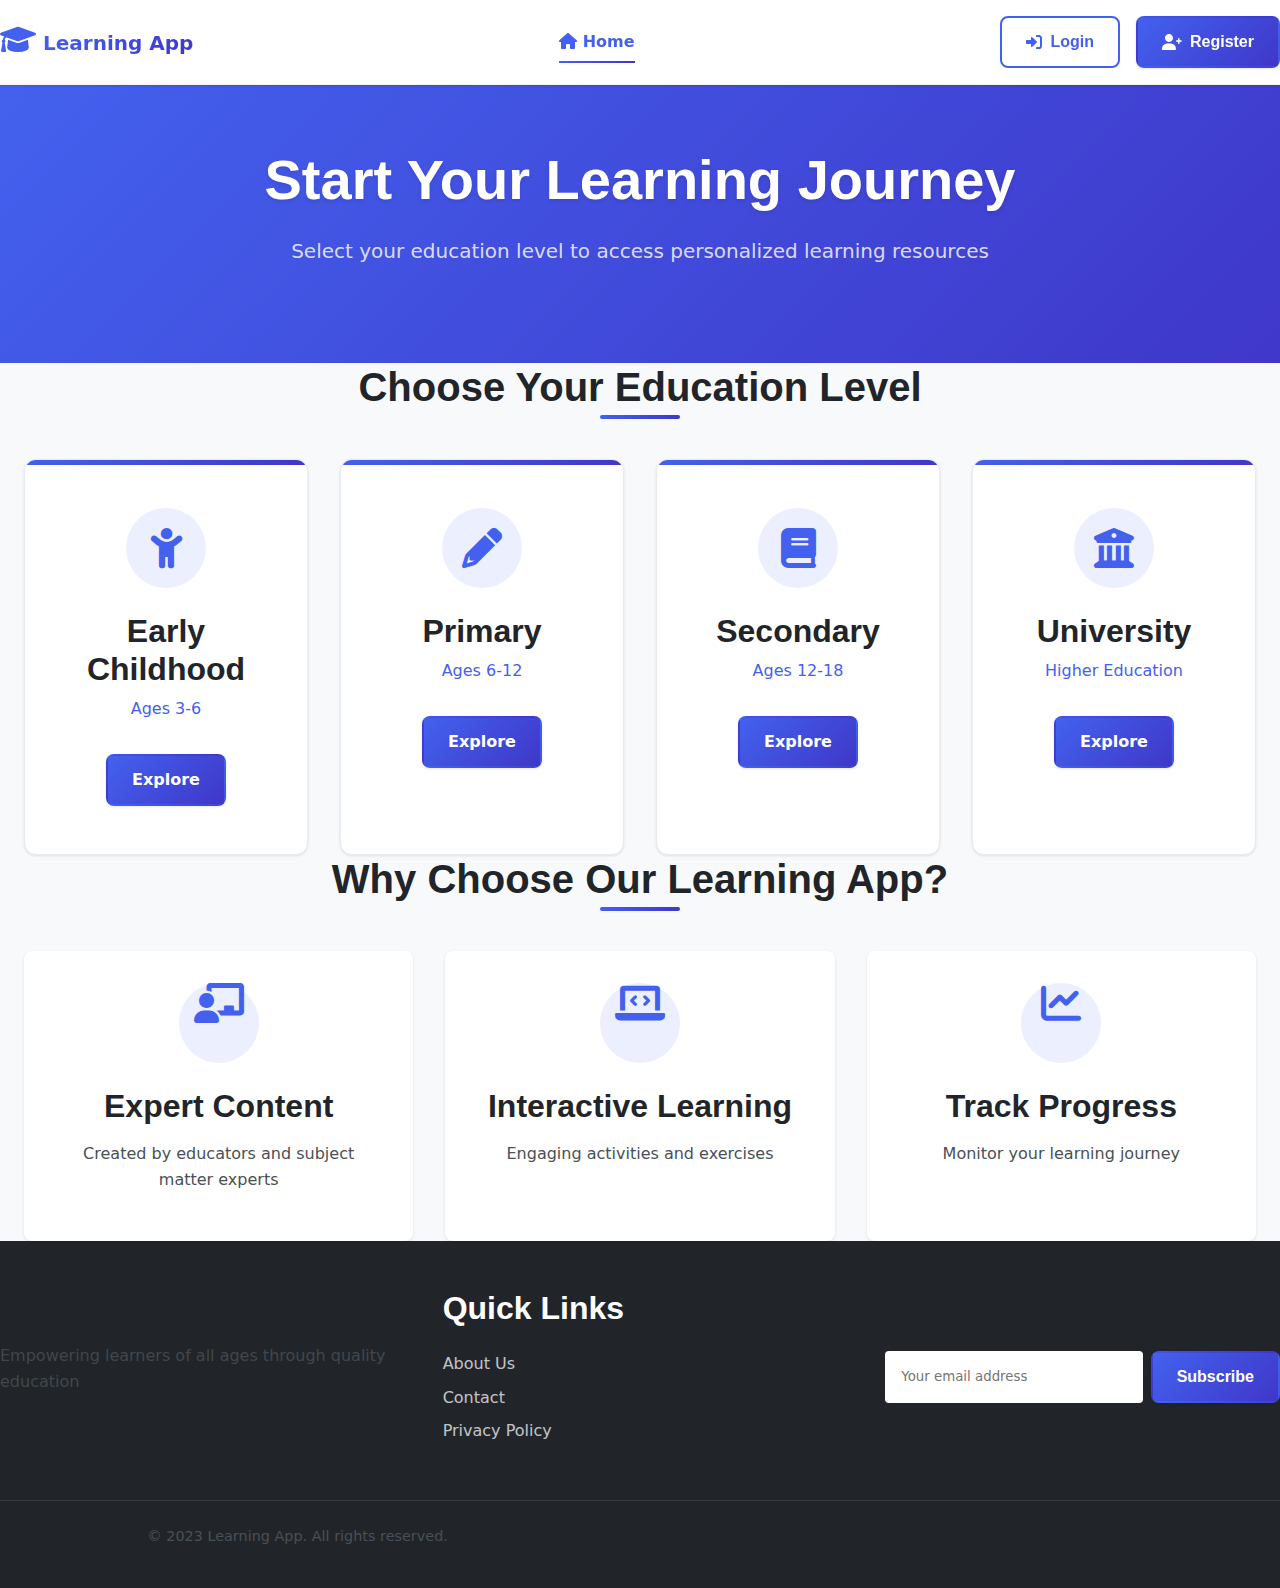
==== index.html @ 5a303c53 "Add files via upload" ====
<!DOCTYPE html>
<html lang="en">
<head>
  <meta charset="UTF-8" />
  <meta name="viewport" content="width=device-width, initial-scale=1.0"/>
  <title>Learning App - Home</title>
  <link rel="stylesheet" href="css/style.css" />
  <link rel="stylesheet" href="https://cdnjs.cloudflare.com/ajax/libs/font-awesome/6.0.0/css/all.min.css">
  <link rel="icon" href="assets/images/favicon.ico" type="image/x-icon">
</head>
<body>
  <!-- Navigation Bar -->
  <nav class="main-nav">
    <div class="nav-container">
      <div class="nav-brand">
        <a href="/learning_app/index.html">
          <i class="fas fa-graduation-cap logo-icon"></i>
          <span class="logo-text">Learning App</span>
        </a>
      </div>
      <div class="nav-links">
        <a href="/learning_app/index.html" class="active"><i class="fas fa-home"></i> Home</a>
      </div>
      <div class="auth-buttons">
        <button id="login-btn" class="btn btn-outline">
          <i class="fas fa-sign-in-alt"></i> Login
        </button>
        <button id="register-btn" class="btn btn-primary">
          <i class="fas fa-user-plus"></i> Register
        </button>
      </div>
    </div>
  </nav>

  <!-- Hero Section -->
  <section class="hero">
    <div class="hero-content">
      <h1>Start Your Learning Journey</h1>
      <p class="hero-subtitle">Select your education level to access personalized learning resources</p>
    </div>
  </section>

  <!-- Main Content -->
  <main class="container">
    <section class="education-levels">
      <h2 class="section-title">Choose Your Education Level</h2>
      <div class="level-grid">
        <a href="/learning_app/levels/early-childhood.html" class="level-card">
          <div class="card-icon">
            <i class="fas fa-child"></i>
          </div>
          <h3>Early Childhood</h3>
          <p>Ages 3-6</p>
          <span class="btn btn-primary">Explore</span>
        </a>

        <a href="/learning_app/levels/primary.html" class="level-card">
          <div class="card-icon">
            <i class="fas fa-pencil-alt"></i>
          </div>
          <h3>Primary</h3>
          <p>Ages 6-12</p>
          <span class="btn btn-primary">Explore</span>
        </a>

        <a href="/learning_app/levels/secondary.html" class="level-card">
          <div class="card-icon">
            <i class="fas fa-book"></i>
          </div>
          <h3>Secondary</h3>
          <p>Ages 12-18</p>
          <span class="btn btn-primary">Explore</span>
        </a>

        <a href="/learning_app/levels/university.html" class="level-card">
          <div class="card-icon">
            <i class="fas fa-university"></i>
          </div>
          <h3>University</h3>
          <p>Higher Education</p>
          <span class="btn btn-primary">Explore</span>
        </a>
      </div>
    </section>

    <section class="features">
      <h2 class="section-title">Why Choose Our Learning App?</h2>
      <div class="features-grid">
        <div class="feature-card">
          <i class="fas fa-chalkboard-teacher feature-icon"></i>
          <h3>Expert Content</h3>
          <p>Created by educators and subject matter experts</p>
        </div>
        <div class="feature-card">
          <i class="fas fa-laptop-code feature-icon"></i>
          <h3>Interactive Learning</h3>
          <p>Engaging activities and exercises</p>
        </div>
        <div class="feature-card">
          <i class="fas fa-chart-line feature-icon"></i>
          <h3>Track Progress</h3>
          <p>Monitor your learning journey</p>
        </div>
      </div>
    </section>
  </main>

  <!-- Footer -->
  <footer class="main-footer">
    <div class="footer-container">
      <div class="footer-about">
        <h3>Learning App</h3>
        <p>Empowering learners of all ages through quality education</p>
      </div>
      <div class="footer-links">
        <h3>Quick Links</h3>
        <ul>
          <li><a href="about.html">About Us</a></li>
          <li><a href="contact.html">Contact</a></li>
          <li><a href="privacy.html">Privacy Policy</a></li>
        </ul>
      </div>
      <div class="footer-newsletter">
        <h3>Stay Updated</h3>
        <form class="newsletter-form">
          <input type="email" placeholder="Your email address">
          <button type="submit" class="btn btn-primary">Subscribe</button>
        </form>
      </div>
    </div>
    <div class="footer-bottom">
      <p>&copy; 2023 Learning App. All rights reserved.</p>
    </div>
  </footer>

  <!-- Auth Modal -->
  <div id="auth-modal" class="modal">
    <div class="modal-content">
      <span class="close-modal">&times;</span>
      <div id="auth-form-container">
        <!-- Form content will be loaded here by auth.js -->
      </div>
    </div>
  </div>

  <script src="../js/auth.js"></script>
  <script>
    // Initialize modal functionality
    document.addEventListener('DOMContentLoaded', function() {
      const modal = document.getElementById('auth-modal');
      const loginBtn = document.getElementById('login-btn');
      const registerBtn = document.getElementById('register-btn');
      const closeBtn = document.querySelector('.close-modal');

      // Open modal for login
      loginBtn.addEventListener('click', function() {
        document.getElementById('auth-form-container').innerHTML = `
          <h2>Login</h2>
          <form id="login-form">
            <div class="form-group">
              <label for="login-email">Email</label>
              <input type="email" id="login-email" required>
            </div>
            <div class="form-group">
              <label for="login-password">Password</label>
              <input type="password" id="login-password" required>
            </div>
            <button type="submit" class="btn btn-primary">Login</button>
          </form>
        `;
        modal.style.display = 'block';
      });

      // Open modal for registration
      registerBtn.addEventListener('click', function() {
        document.getElementById('auth-form-container').innerHTML = `
          <h2>Register</h2>
          <form id="register-form">
            <div class="form-group">
              <label for="register-name">Full Name</label>
              <input type="text" id="register-name" required>
            </div>
            <div class="form-group">
              <label for="register-email">Email</label>
              <input type="email" id="register-email" required>
            </div>
            <div class="form-group">
              <label for="register-password">Password</label>
              <input type="password" id="register-password" required>
            </div>
            <button type="submit" class="btn btn-primary">Register</button>
          </form>
        `;
        modal.style.display = 'block';
      });

      // Close modal
      closeBtn.addEventListener('click', function() {
        modal.style.display = 'none';
      });

      // Close when clicking outside modal
      window.addEventListener('click', function(event) {
        if (event.target === modal) {
          modal.style.display = 'none';
        }
      });
    });
  </script>
</body>
</html>
---- css/style.css ----
/* ====== ULTIMATE LEARNING APP STYLES ====== */
:root {
  /* Enhanced Color Palette */
  --primary-color: #4361ee;
  --primary-light: #4895ef;
  --primary-dark: #3f37c9;
  --secondary-color: #7209b7;
  --accent-color: #f72585;
  --success-color: #4cc9f0;
  --warning-color: #f8961e;
  --light-color: #f8f9fa;
  --light-gray: #e9ecef;
  --medium-gray: #adb5bd;
  --dark-gray: #495057;
  --dark-color: #212529;
  --white: #ffffff;
  --black: #000000;

  /* Gradients */
  --gradient-primary: linear-gradient(135deg, var(--primary-color), var(--primary-dark));
  --gradient-accent: linear-gradient(135deg, var(--accent-color), var(--secondary-color));

  /* Typography */
  --font-main: 'Inter', 'Segoe UI', system-ui, sans-serif;
  --font-heading: 'Poppins', 'Montserrat', sans-serif;
  --font-code: 'Fira Code', monospace;
  
  /* Spacing System */
  --space-xxs: 0.25rem;
  --space-xs: 0.5rem;
  --space-sm: 1rem;
  --space-md: 1.5rem;
  --space-lg: 2rem;
  --space-xl: 3rem;
  --space-xxl: 4rem;
  
  /* Border Radius */
  --radius-sm: 4px;
  --radius-md: 8px;
  --radius-lg: 12px;
  --radius-xl: 16px;
  --radius-round: 50%;
  
  /* Shadows */
  --shadow-xs: 0 1px 2px rgba(0,0,0,0.05);
  --shadow-sm: 0 1px 3px rgba(0,0,0,0.1);
  --shadow-md: 0 4px 6px rgba(0,0,0,0.1);
  --shadow-lg: 0 10px 15px rgba(0,0,0,0.1);
  --shadow-xl: 0 20px 25px rgba(0,0,0,0.1);
  --shadow-inner: inset 0 2px 4px rgba(0,0,0,0.05);
  
  /* Transitions */
  --transition-fast: 0.15s ease-in-out;
  --transition-normal: 0.3s ease-in-out;
  --transition-slow: 0.5s ease-in-out;
  
  /* Z-index */
  --z-below: -1;
  --z-base: 1;
  --z-dropdown: 100;
  --z-sticky: 200;
  --z-modal: 1000;
  --z-toast: 1100;
}

/* ====== BASE STYLES ====== */
*,
*::before,
*::after {
  box-sizing: border-box;
  margin: 0;
  padding: 0;
}

html {
  scroll-behavior: smooth;
  font-size: 16px;
}

body {
  font-family: var(--font-main);
  line-height: 1.6;
  color: var(--dark-color);
  background-color: var(--light-color);
  -webkit-font-smoothing: antialiased;
  -moz-osx-font-smoothing: grayscale;
}

/* ====== TYPOGRAPHY ENHANCEMENTS ====== */
h1, h2, h3, h4, h5, h6 {
  font-family: var(--font-heading);
  font-weight: 700;
  line-height: 1.2;
  margin-bottom: var(--space-sm);
  color: var(--dark-color);
}

h1 { 
  font-size: clamp(2rem, 5vw, 3.5rem);
  line-height: 1.1;
}

h2 {
  font-size: clamp(1.75rem, 4vw, 2.5rem);
}

h3 {
  font-size: clamp(1.5rem, 3vw, 2rem);
}

p {
  margin-bottom: var(--space-sm);
  color: var(--dark-gray);
  max-width: 65ch;
}

a {
  color: var(--primary-color);
  text-decoration: none;
  transition: var(--transition-fast);
}

a:hover {
  color: var(--primary-dark);
}

/* ====== LAYOUT COMPONENTS ====== */
.container {
  width: 100%;
  max-width: 1280px;
  margin: 0 auto;
  padding: 0 var(--space-md);
}

.section {
  padding: var(--space-xl) 0;
}

.section-title {
  text-align: center;
  margin-bottom: var(--space-lg);
  position: relative;
}

.section-title::after {
  content: '';
  position: absolute;
  bottom: -8px;
  left: 50%;
  transform: translateX(-50%);
  width: 80px;
  height: 4px;
  background: var(--gradient-primary);
  border-radius: 2px;
}

/* ====== BUTTON SUPERCHARGED ====== */
.btn {
  display: inline-flex;
  align-items: center;
  justify-content: center;
  gap: var(--space-xs);
  padding: var(--space-sm) var(--space-md);
  border-radius: var(--radius-md);
  font-weight: 600;
  text-align: center;
  cursor: pointer;
  transition: var(--transition-normal);
  border: 2px solid transparent;
  font-size: 1rem;
  line-height: 1;
}

.btn-primary {
  background: var(--gradient-primary);
  color: var(--white);
  box-shadow: var(--shadow-sm);
}

.btn-primary:hover {
  transform: translateY(-2px);
  box-shadow: var(--shadow-md);
}

.btn-primary:active {
  transform: translateY(0);
  box-shadow: var(--shadow-sm);
}

.btn-outline {
  background: transparent;
  border-color: var(--primary-color);
  color: var(--primary-color);
}

.btn-outline:hover {
  background: var(--primary-color);
  color: var(--white);
}

.btn-icon {
  width: 2.5rem;
  height: 2.5rem;
  padding: 0;
  border-radius: var(--radius-round);
}

/* ====== NAVIGATION 2.0 ====== */
.main-nav {
  position: sticky;
  top: 0;
  z-index: var(--z-sticky);
  background-color: rgba(255,255,255,0.98);
  backdrop-filter: blur(8px);
  box-shadow: var(--shadow-sm);
  border-bottom: 1px solid rgba(0,0,0,0.05);
}

.nav-container {
  display: flex;
  justify-content: space-between;
  align-items: center;
  padding: var(--space-sm) 0;
}

.nav-brand {
  display: flex;
  align-items: center;
  gap: var(--space-sm);
  font-weight: 700;
  font-size: 1.25rem;
}

.logo-icon {
  font-size: 1.8rem;
  color: var(--primary-color);
}

.logo-text {
  background: var(--gradient-primary);
  -webkit-background-clip: text;
  background-clip: text;
  color: transparent;
}

.nav-links {
  display: flex;
  gap: var(--space-md);
}

.nav-links a {
  position: relative;
  padding: var(--space-xs) 0;
  font-weight: 500;
  color: var(--dark-gray);
}

.nav-links a::after {
  content: '';
  position: absolute;
  bottom: 0;
  left: 0;
  width: 0;
  height: 2px;
  background: var(--gradient-primary);
  transition: var(--transition-normal);
}

.nav-links a:hover::after,
.nav-links a.active::after {
  width: 100%;
}

.nav-links a.active {
  color: var(--primary-color);
  font-weight: 600;
}

.auth-buttons {
  display: flex;
  gap: var(--space-sm);
}

/* ====== HERO SECTION ENHANCED ====== */
.hero {
  position: relative;
  overflow: hidden;
  padding: var(--space-xxl) 0;
  color: var(--white);
  text-align: center;
}

.hero::before {
  content: '';
  position: absolute;
  top: 0;
  left: 0;
  width: 100%;
  height: 100%;
  background: var(--gradient-primary);
  z-index: -1;
}

.hero-content {
  max-width: 800px;
  margin: 0 auto;
  position: relative;
  z-index: 1;
}

.hero h1 {
  color: var(--white);
  margin-bottom: var(--space-md);
  text-shadow: 0 2px 4px rgba(0,0,0,0.1);
}

.hero-subtitle {
  font-size: 1.25rem;
  opacity: 0.9;
  margin-bottom: var(--space-lg);
  color: rgba(255,255,255,0.9);
}

/* ====== EDUCATION LEVEL CARDS ====== */
.level-grid {
  display: grid;
  grid-template-columns: repeat(auto-fit, minmax(280px, 1fr));
  gap: var(--space-lg);
  margin-top: var(--space-xl);
}

.level-card {
  background: var(--white);
  border-radius: var(--radius-lg);
  padding: var(--space-xl) var(--space-lg);
  text-align: center;
  box-shadow: var(--shadow-sm);
  transition: var(--transition-normal);
  border: 1px solid var(--light-gray);
  position: relative;
  overflow: hidden;
}

.level-card::before {
  content: '';
  position: absolute;
  top: 0;
  left: 0;
  width: 100%;
  height: 5px;
  background: var(--gradient-primary);
}

.level-card:hover {
  transform: translateY(-8px);
  box-shadow: var(--shadow-lg);
}

.card-icon {
  width: 80px;
  height: 80px;
  margin: 0 auto var(--space-md);
  display: flex;
  align-items: center;
  justify-content: center;
  background: rgba(67, 97, 238, 0.1);
  border-radius: var(--radius-round);
  font-size: 2.5rem;
  color: var(--primary-color);
}

.level-card h3 {
  margin-bottom: var(--space-xs);
}

.level-card p {
  margin-bottom: var(--space-lg);
  color: var(--gray-color);
}

/* ====== FEATURES SECTION ====== */
.features-grid {
  display: grid;
  grid-template-columns: repeat(auto-fit, minmax(300px, 1fr));
  gap: var(--space-lg);
  margin-top: var(--space-xl);
}

.feature-card {
  padding: var(--space-lg);
  border-radius: var(--radius-md);
  background: var(--white);
  box-shadow: var(--shadow-sm);
  transition: var(--transition-normal);
  text-align: center;
}

.feature-card:hover {
  transform: translateY(-5px);
  box-shadow: var(--shadow-md);
}

.feature-icon {
  font-size: 2.5rem;
  margin-bottom: var(--space-md);
  color: var(--primary-color);
  background: rgba(67, 97, 238, 0.1);
  width: 80px;
  height: 80px;
  display: inline-flex;
  align-items: center;
  justify-content: center;
  border-radius: var(--radius-round);
}

.feature-card h3 {
  margin-bottom: var(--space-sm);
}

/* ====== FOOTER ENHANCED ====== */
.main-footer {
  background: var(--dark-color);
  color: var(--light-gray);
  padding-top: var(--space-xl);
}

.footer-container {
  display: grid;
  grid-template-columns: repeat(auto-fit, minmax(250px, 1fr));
  gap: var(--space-xl);
  margin-bottom: var(--space-xl);
}

.footer-brand {
  display: flex;
  flex-direction: column;
  gap: var(--space-sm);
}

.footer-logo {
  display: flex;
  align-items: center;
  gap: var(--space-sm);
  font-weight: 700;
  font-size: 1.25rem;
  color: var(--white);
}

.footer-about {
  opacity: 0.8;
}

.footer-links h3 {
  color: var(--white);
  margin-bottom: var(--space-md);
}

.footer-links ul {
  list-style: none;
}

.footer-links li {
  margin-bottom: var(--space-xs);
}

.footer-links a {
  color: var(--light-gray);
  opacity: 0.8;
  transition: var(--transition-fast);
}

.footer-links a:hover {
  opacity: 1;
  color: var(--white);
  padding-left: var(--space-xs);
}

.newsletter-form {
  display: flex;
  gap: var(--space-xs);
  margin-top: var(--space-md);
}

.newsletter-form input {
  flex: 1;
  padding: var(--space-sm);
  border: none;
  border-radius: var(--radius-sm);
  font-family: var(--font-main);
}

.footer-bottom {
  text-align: center;
  padding: var(--space-md) 0;
  border-top: 1px solid rgba(255,255,255,0.1);
  color: var(--medium-gray);
  font-size: 0.9rem;
}

/* ====== MODAL DIALOG ====== */
.modal {
  position: fixed;
  top: 0;
  left: 0;
  width: 100%;
  height: 100%;
  background: rgba(0,0,0,0.5);
  backdrop-filter: blur(4px);
  display: flex;
  justify-content: center;
  align-items: center;
  z-index: var(--z-modal);
  opacity: 0;
  visibility: hidden;
  transition: var(--transition-normal);
}

.modal.active {
  opacity: 1;
  visibility: visible;
}

.modal-content {
  background: var(--white);
  border-radius: var(--radius-lg);
  width: 100%;
  max-width: 500px;
  padding: var(--space-xl);
  box-shadow: var(--shadow-xl);
  transform: translateY(20px);
  transition: var(--transition-normal);
  position: relative;
}

.modal.active .modal-content {
  transform: translateY(0);
}

.close-modal {
  position: absolute;
  top: var(--space-md);
  right: var(--space-md);
  font-size: 1.5rem;
  cursor: pointer;
  color: var(--medium-gray);
  transition: var(--transition-fast);
}

.close-modal:hover {
  color: var(--dark-color);
  transform: rotate(90deg);
}

/* ====== FORM STYLES ====== */
.form-group {
  margin-bottom: var(--space-md);
}

.form-group label {
  display: block;
  margin-bottom: var(--space-xs);
  font-weight: 500;
  color: var(--dark-color);
}

.form-control {
  width: 100%;
  padding: var(--space-sm);
  border: 1px solid var(--light-gray);
  border-radius: var(--radius-sm);
  font-family: var(--font-main);
  transition: var(--transition-fast);
}

.form-control:focus {
  outline: none;
  border-color: var(--primary-color);
  box-shadow: 0 0 0 3px rgba(67, 97, 238, 0.2);
}

/* ====== ANIMATIONS ====== */
@keyframes fadeIn {
  from { opacity: 0; }
  to { opacity: 1; }
}

@keyframes slideUp {
  from { 
    opacity: 0;
    transform: translateY(20px);
  }
  to { 
    opacity: 1;
    transform: translateY(0);
  }
}

/* ====== UTILITY CLASSES ====== */
.text-center { text-align: center; }
.text-left { text-align: left; }
.text-right { text-align: right; }

.flex {
  display: flex;
  gap: var(--space-sm);
}

.flex-center {
  display: flex;
  align-items: center;
  justify-content: center;
  gap: var(--space-sm);
}

.grid {
  display: grid;
  gap: var(--space-sm);
}

.mt-1 { margin-top: var(--space-xs); }
.mt-2 { margin-top: var(--space-sm); }
.mt-3 { margin-top: var(--space-md); }
.mt-4 { margin-top: var(--space-lg); }
.mt-5 { margin-top: var(--space-xl); }

.mb-1 { margin-bottom: var(--space-xs); }
.mb-2 { margin-bottom: var(--space-sm); }
.mb-3 { margin-bottom: var(--space-md); }
.mb-4 { margin-bottom: var(--space-lg); }
.mb-5 { margin-bottom: var(--space-xl); }

/* ====== RESPONSIVE DESIGN ====== */
@media (max-width: 1024px) {
  .section {
    padding: var(--space-lg) 0;
  }
  
  .hero {
    padding: var(--space-xl) 0;
  }
}

@media (max-width: 768px) {
  .nav-container {
    flex-direction: column;
    gap: var(--space-md);
    padding: var(--space-md);
  }
  
  .nav-links {
    margin: var(--space-sm) 0;
  }
  
  .auth-buttons {
    width: 100%;
    justify-content: center;
  }
  
  .level-grid {
    grid-template-columns: 1fr;
  }
  
  .modal-content {
    padding: var(--space-lg);
  }
}

@media (max-width: 480px) {
  :root {
    --space-md: 1rem;
    --space-lg: 1.5rem;
  }
  
  .btn {
    width: 100%;
  }
  
  .newsletter-form {
    flex-direction: column;
  }
  
  .footer-container {
    grid-template-columns: 1fr;
    gap: var(--space-lg);
  }
}

/* ====== EARLY CHILDHOOD SPECIFIC STYLES ====== */
.hero-early-childhood {
  background: linear-gradient(135deg, #4cc9f0, #4361ee);
}

.subject-grid {
  display: grid;
  grid-template-columns: repeat(auto-fit, minmax(300px, 1fr));
  gap: var(--space-lg);
  margin-top: var(--space-xl);
}

.subject-card {
  background: var(--white);
  border-radius: var(--radius-lg);
  padding: var(--space-xl) var(--space-lg);
  text-align: center;
  box-shadow: var(--shadow-sm);
  transition: var(--transition-normal);
  border: 1px solid var(--light-gray);
  position: relative;
  overflow: hidden;
}

.subject-card::before {
  content: '';
  position: absolute;
  top: 0;
  left: 0;
  width: 100%;
  height: 5px;
  background: var(--gradient-primary);
}

.subject-card:hover {
  transform: translateY(-8px);
  box-shadow: var(--shadow-lg);
}

.subject-card .card-icon {
  width: 80px;
  height: 80px;
  margin: 0 auto var(--space-md);
  display: flex;
  align-items: center;
  justify-content: center;
  background: rgba(67, 97, 238, 0.1);
  border-radius: var(--radius-round);
  font-size: 2rem;
  color: var(--primary-color);
}

.age-group-info {
  margin: var(--space-xl) 0;
  padding: var(--space-xl) 0;
  border-top: 1px solid var(--light-gray);
  border-bottom: 1px solid var(--light-gray);
}

.info-content {
  display: grid;
  grid-template-columns: 1fr 1fr;
  gap: var(--space-xl);
  align-items: center;
}

.info-text {
  display: flex;
  flex-direction: column;
  gap: var(--space-md);
}

.benefits-list {
  list-style: none;
  margin: var(--space-md) 0;
}

.benefits-list li {
  margin-bottom: var(--space-sm);
  display: flex;
  align-items: center;
  gap: var(--space-xs);
}

.benefits-list i {
  color: var(--success-color);
}

.info-image img {
  width: 100%;
  height: auto;
  border-radius: var(--radius-md);
  box-shadow: var(--shadow-md);
}

.testimonials {
  margin: var(--space-xl) 0;
}

.testimonial-grid {
  display: grid;
  grid-template-columns: repeat(auto-fit, minmax(300px, 1fr));
  gap: var(--space-lg);
  margin-top: var(--space-lg);
}

.testimonial-card {
  background: var(--white);
  border-radius: var(--radius-md);
  padding: var(--space-lg);
  box-shadow: var(--shadow-sm);
}

.testimonial-content {
  position: relative;
  margin-bottom: var(--space-md);
}

.quote-icon {
  position: absolute;
  top: -10px;
  left: -10px;
  font-size: 2rem;
  color: var(--light-gray);
  opacity: 0.5;
}

.testimonial-author {
  display: flex;
  align-items: center;
  gap: var(--space-sm);
}

.testimonial-author img {
  width: 50px;
  height: 50px;
  border-radius: 50%;
  object-fit: cover;
}

.testimonial-author h4 {
  margin-bottom: 0;
  font-size: 1rem;
}

.testimonial-author p {
  font-size: 0.8rem;
  color: var(--gray-color);
  margin: 0;
}

/* ====== MATH PAGE SPECIFIC STYLES ====== */
.hero-math {
  background: linear-gradient(135deg, #4361ee, #4cc9f0);
}

.math-content {
  margin-top: var(--space-xl);
}

.content-header {
  display: flex;
  justify-content: space-between;
  align-items: center;
  margin-bottom: var(--space-lg);
  flex-wrap: wrap;
  gap: var(--space-md);
}

.content-tabs {
  display: flex;
  gap: var(--space-xs);
  background: var(--light-gray);
  padding: var(--space-xs);
  border-radius: var(--radius-md);
}

.tab-btn {
  padding: var(--space-sm) var(--space-md);
  border: none;
  background: transparent;
  cursor: pointer;
  font-weight: 600;
  color: var(--dark-gray);
  border-radius: var(--radius-sm);
  transition: var(--transition-fast);
}

.tab-btn.active {
  background: var(--white);
  color: var(--primary-color);
  box-shadow: var(--shadow-xs);
}

.tab-content {
  display: none;
}

.tab-content.active {
  display: block;
}

/* Lessons Grid */
.lessons-grid {
  display: grid;
  grid-template-columns: repeat(auto-fit, minmax(350px, 1fr));
  gap: var(--space-lg);
}

.lesson-card {
  display: flex;
  background: var(--white);
  border-radius: var(--radius-lg);
  overflow: hidden;
  box-shadow: var(--shadow-sm);
  transition: var(--transition-normal);
}

.lesson-card:hover {
  transform: translateY(-5px);
  box-shadow: var(--shadow-md);
}

.lesson-preview {
  position: relative;
  flex: 0 0 150px;
}

.lesson-preview img {
  width: 100%;
  height: 100%;
  object-fit: cover;
}

.difficulty-badge {
  position: absolute;
  top: var(--space-sm);
  left: var(--space-sm);
  padding: var(--space-xxs) var(--space-sm);
  border-radius: var(--radius-sm);
  font-size: 0.8rem;
  font-weight: 600;
  color: var(--white);
}

.difficulty-badge.easy {
  background: var(--success-color);
}

.difficulty-badge.medium {
  background: var(--warning-color);
}

.lesson-info {
  flex: 1;
  padding: var(--space-md);
  display: flex;
  flex-direction: column;
}

.lesson-meta {
  display: flex;
  gap: var(--space-md);
  margin: var(--space-sm) 0;
  font-size: 0.9rem;
  color: var(--gray-color);
}

.lesson-meta i {
  margin-right: var(--space-xxs);
}

/* Exercises Grid */
.exercises-grid {
  display: grid;
  grid-template-columns: repeat(auto-fit, minmax(250px, 1fr));
  gap: var(--space-lg);
}

.exercise-card {
  background: var(--white);
  border-radius: var(--radius-lg);
  padding: var(--space-lg);
  text-align: center;
  box-shadow: var(--shadow-sm);
  transition: var(--transition-normal);
}

.exercise-card:hover {
  transform: translateY(-5px);
  box-shadow: var(--shadow-md);
}

.exercise-icon {
  width: 60px;
  height: 60px;
  margin: 0 auto var(--space-md);
  display: flex;
  align-items: center;
  justify-content: center;
  background: rgba(67, 97, 238, 0.1);
  border-radius: var(--radius-round);
  font-size: 1.5rem;
  color: var(--primary-color);
}

/* Discussion Styles */
.discussion-controls {
  display: flex;
  justify-content: space-between;
  align-items: center;
  margin-bottom: var(--space-lg);
  flex-wrap: wrap;
  gap: var(--space-md);
}

.search-filter {
  display: flex;
  gap: var(--space-md);
  align-items: center;
  flex-wrap: wrap;
}

.search-box {
  position: relative;
  flex: 1;
  min-width: 250px;
}

.search-box i {
  position: absolute;
  left: var(--space-sm);
  top: 50%;
  transform: translateY(-50%);
  color: var(--gray-color);
}

.search-box input {
  width: 100%;
  padding: var(--space-sm) var(--space-sm) var(--space-sm) var(--space-xl);
  border: 1px solid var(--light-gray);
  border-radius: var(--radius-md);
}

.discussion-card {
  background: var(--white);
  border-radius: var(--radius-md);
  padding: var(--space-md);
  margin-bottom: var(--space-md);
  box-shadow: var(--shadow-sm);
}

.discussion-header {
  display: flex;
  gap: var(--space-sm);
  margin-bottom: var(--space-sm);
}

.user-avatar {
  width: 40px;
  height: 40px;
  border-radius: 50%;
  overflow: hidden;
}

.user-avatar img {
  width: 100%;
  height: 100%;
  object-fit: cover;
}

.discussion-meta h3 {
  margin-bottom: var(--space-xxs);
  font-size: 1.1rem;
}

.discussion-meta p {
  font-size: 0.9rem;
  color: var(--gray-color);
  margin: 0;
}

.discussion-content {
  margin-bottom: var(--space-sm);
}

.discussion-footer {
  display: flex;
  justify-content: space-between;
  align-items: center;
}

.discussion-actions {
  display: flex;
  gap: var(--space-md);
}

.action-btn {
  background: none;
  border: none;
  color: var(--gray-color);
  cursor: pointer;
  display: flex;
  align-items: center;
  gap: var(--space-xxs);
  font-size: 0.9rem;
}

.action-btn:hover {
  color: var(--primary-color);
}

.btn-sm {
  padding: var(--space-xs) var(--space-sm);
  font-size: 0.9rem;
}

.loading-indicator,
.no-discussions {
  text-align: center;
  padding: var(--space-xl);
  color: var(--gray-color);
}

.loading-indicator i,
.no-discussions i {
  font-size: 2rem;
  margin-bottom: var(--space-sm);
  display: block;
}

/* Responsive Adjustments */
@media (max-width: 768px) {
  .lesson-card {
    flex-direction: column;
  }
  
  .lesson-preview {
    flex: 0 0 200px;
  }
  
  .content-header {
    flex-direction: column;
    align-items: flex-start;
  }
  
  .content-tabs {
    width: 100%;
  }
  
  .discussion-controls {
    flex-direction: column;
    align-items: flex-start;
  }
  
  .search-filter {
    width: 100%;
  }
  
  .search-box {
    min-width: 100%;
  }
}/* ====== ENHANCED MATH PAGE STYLES ====== */

/* Form Styles */
.lesson-form-container,
.exercise-form-container {
  background: var(--white);
  border-radius: var(--radius-lg);
  padding: var(--space-lg);
  margin-bottom: var(--space-lg);
  box-shadow: var(--shadow-sm);
}

.file-upload-container {
  margin-top: var(--space-xs);
}

.file-upload-label {
  display: inline-block;
  padding: var(--space-sm) var(--space-md);
  background: var(--light-gray);
  border-radius: var(--radius-md);
  cursor: pointer;
  transition: var(--transition-fast);
}

.file-upload-label:hover {
  background: var(--medium-gray);
  color: var(--white);
}

.file-input {
  width: 0.1px;
  height: 0.1px;
  opacity: 0;
  overflow: hidden;
  position: absolute;
  z-index: -1;
}

.file-preview {
  margin-top: var(--space-sm);
}

.file-list {
  display: flex;
  flex-direction: column;
  gap: var(--space-xs);
}

.file-item {
  display: flex;
  align-items: center;
  gap: var(--space-sm);
  padding: var(--space-xs) var(--space-sm);
  background: var(--light-gray);
  border-radius: var(--radius-sm);
}

.file-item i {
  color: var(--primary-color);
}

.file-name {
  flex: 1;
}

.file-size {
  color: var(--medium-gray);
  font-size: 0.8rem;
}

.form-actions {
  display: flex;
  justify-content: flex-end;
  gap: var(--space-sm);
  margin-top: var(--space-md);
}

/* Resource Styles */
.lesson-resources,
.exercise-resources,
.discussion-attachments {
  margin: var(--space-md) 0;
}

.resource-list {
  display: flex;
  flex-direction: column;
  gap: var(--space-xs);
  margin-top: var(--space-xs);
}

.resource-item {
  display: flex;
  align-items: center;
  gap: var(--space-sm);
  padding: var(--space-xs) var(--space-sm);
  background: var(--light-gray);
  border-radius: var(--radius-sm);
  transition: var(--transition-fast);
}

.resource-item:hover {
  background: var(--medium-gray);
  color: var(--white);
}

.resource-item i {
  width: 20px;
  text-align: center;
}

/* Video Modal */
.video-modal-content {
  max-width: 800px;
  width: 90%;
  padding: var(--space-md);
}

.video-container {
  position: relative;
  padding-bottom: 56.25%; /* 16:9 aspect ratio */
  height: 0;
  overflow: hidden;
}

.video-container video {
  position: absolute;
  top: 0;
  left: 0;
  width: 100%;
  height: 100%;
  border-radius: var(--radius-md);
}

/* Notification */
.notification {
  position: fixed;
  bottom: var(--space-lg);
  right: var(--space-lg);
  padding: var(--space-md) var(--space-lg);
  background: var(--success-color);
  color: var(--white);
  border-radius: var(--radius-md);
  box-shadow: var(--shadow-lg);
  display: flex;
  align-items: center;
  gap: var(--space-sm);
  transform: translateY(100px);
  opacity: 0;
  transition: var(--transition-normal);
  z-index: var(--z-toast);
}

.notification.show {
  transform: translateY(0);
  opacity: 1;
}

.notification i {
  font-size: 1.2rem;
}

.close-notification {
  background: none;
  border: none;
  color: var(--white);
  font-size: 1.2rem;
  cursor: pointer;
  margin-left: var(--space-sm);
}

/* Comments Section */
.comments-section {
  margin-top: var(--space-md);
  padding-top: var(--space-md);
  border-top: 1px solid var(--light-gray);
}

.comment-form {
  margin-bottom: var(--space-lg);
}

.comment-list {
  display: flex;
  flex-direction: column;
  gap: var(--space-md);
}

.comment {
  background: var(--light-gray);
  border-radius: var(--radius-md);
  padding: var(--space-md);
}

.comment-header {
  display: flex;
  align-items: center;
  gap: var(--space-sm);
  margin-bottom: var(--space-xs);
}

.comment-avatar {
  width: 30px;
  height: 30px;
  border-radius: 50%;
  object-fit: cover;
}

.comment-author {
  font-weight: 600;
}

.comment-time {
  color: var(--medium-gray);
  font-size: 0.8rem;
}

.comment-body {
  margin-bottom: var(--space-xs);
}

.comment-actions {
  display: flex;
  gap: var(--space-md);
}

.comment-actions button {
  background: none;
  border: none;
  color: var(--medium-gray);
  font-size: 0.8rem;
  cursor: pointer;
  display: flex;
  align-items: center;
  gap: var(--space-xxs);
}

.comment-actions button:hover {
  color: var(--primary-color);
}

.comment-attachment {
  margin-top: var(--space-xs);
}

/* Lesson/Exercise Cards Enhancements */
.lesson-actions {
  position: absolute;
  bottom: var(--space-sm);
  left: 0;
  right: 0;
  display: flex;
  justify-content: center;
  gap: var(--space-md);
  background: rgba(0,0,0,0.5);
  padding: var(--space-xs);
  border-bottom-left-radius: var(--radius-lg);
  border-bottom-right-radius: var(--radius-lg);
}

.action-btn {
  background: none;
  border: none;
  color: var(--white);
  cursor: pointer;
  display: flex;
  align-items: center;
  gap: var(--space-xxs);
  font-size: 0.9rem;
}

.action-btn:hover {
  color: var(--accent-color);
}

.like-btn.liked {
  color: var(--accent-color);
}

.exercise-content {
  flex: 1;
  display: flex;
  flex-direction: column;
}

.exercise-stats {
  display: flex;
  gap: var(--space-md);
  color: var(--medium-gray);
  font-size: 0.9rem;
  margin-bottom: var(--space-sm);
}

.exercise-footer {
  margin-top: auto;
}

/* Responsive Adjustments */
@media (max-width: 768px) {
  .lesson-card {
    flex-direction: column;
  }
  
  .lesson-preview {
    flex: 0 0 200px;
  }
  
  .exercise-card {
    flex-direction: column;
    text-align: center;
  }
  
  .exercise-icon {
    margin-bottom: var(--space-md);
  }
  
  .exercise-stats {
    justify-content: center;
  }
  
  .notification {
    left: var(--space-md);
    right: var(--space-md);
    bottom: var(--space-md);
  }
}
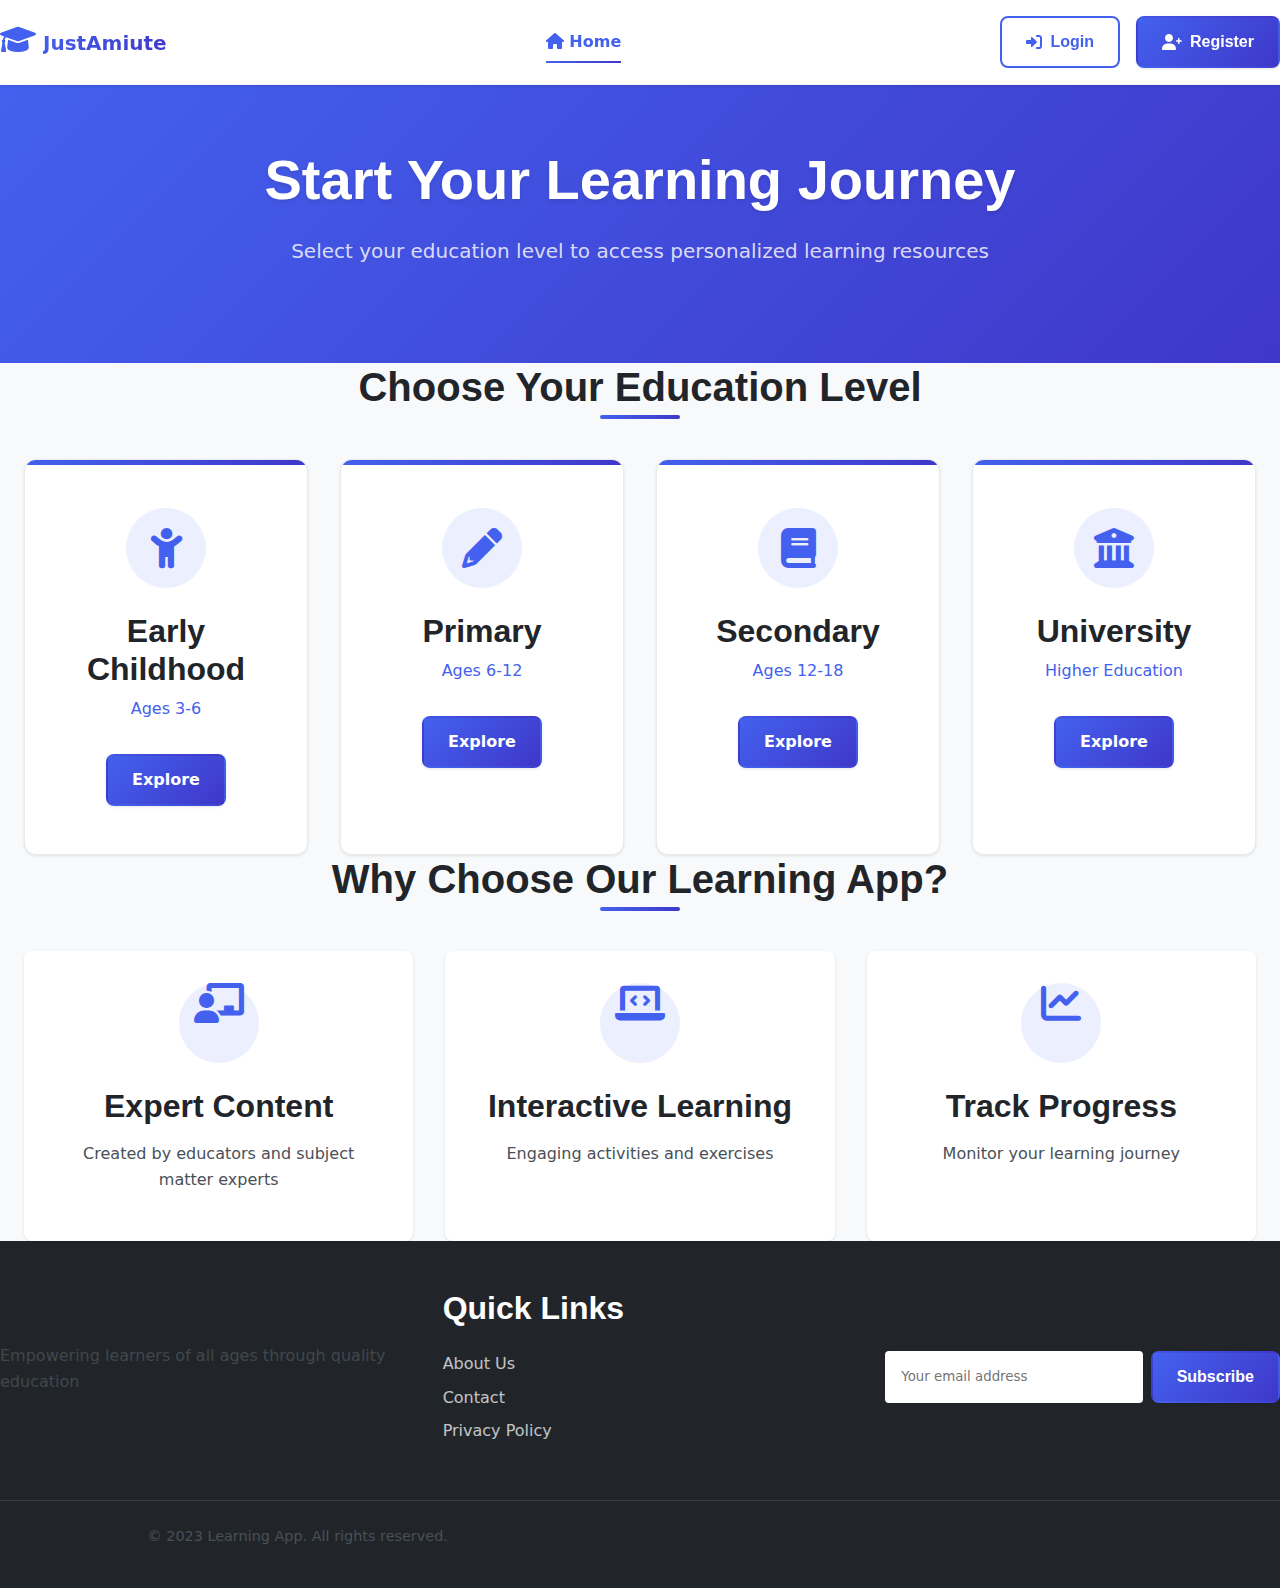
==== commit 44ab44d6: "Update index.html" ====
--- a/index.html
+++ b/index.html
@@ -13,13 +13,13 @@
   <nav class="main-nav">
     <div class="nav-container">
       <div class="nav-brand">
-        <a href="/learning_app/index.html">
+        <a href="index.html">
           <i class="fas fa-graduation-cap logo-icon"></i>
-          <span class="logo-text">Learning App</span>
+          <span class="logo-text">JustAmiute</span>
         </a>
       </div>
       <div class="nav-links">
-        <a href="/learning_app/index.html" class="active"><i class="fas fa-home"></i> Home</a>
+        <a href="index.html" class="active"><i class="fas fa-home"></i> Home</a>
       </div>
       <div class="auth-buttons">
         <button id="login-btn" class="btn btn-outline">
@@ -45,7 +45,7 @@
     <section class="education-levels">
       <h2 class="section-title">Choose Your Education Level</h2>
       <div class="level-grid">
-        <a href="/learning_app/levels/early-childhood.html" class="level-card">
+        <a href="levels/early-childhood.html" class="level-card">
           <div class="card-icon">
             <i class="fas fa-child"></i>
           </div>
@@ -54,7 +54,7 @@
           <span class="btn btn-primary">Explore</span>
         </a>
 
-        <a href="/learning_app/levels/primary.html" class="level-card">
+        <a href="levels/primary.html" class="level-card">
           <div class="card-icon">
             <i class="fas fa-pencil-alt"></i>
           </div>
@@ -63,7 +63,7 @@
           <span class="btn btn-primary">Explore</span>
         </a>
 
-        <a href="/learning_app/levels/secondary.html" class="level-card">
+        <a href="levels/secondary.html" class="level-card">
           <div class="card-icon">
             <i class="fas fa-book"></i>
           </div>
@@ -72,7 +72,7 @@
           <span class="btn btn-primary">Explore</span>
         </a>
 
-        <a href="/learning_app/levels/university.html" class="level-card">
+        <a href="levels/university.html" class="level-card">
           <div class="card-icon">
             <i class="fas fa-university"></i>
           </div>
@@ -208,4 +208,4 @@
     });
   </script>
 </body>
-</html>+</html>
